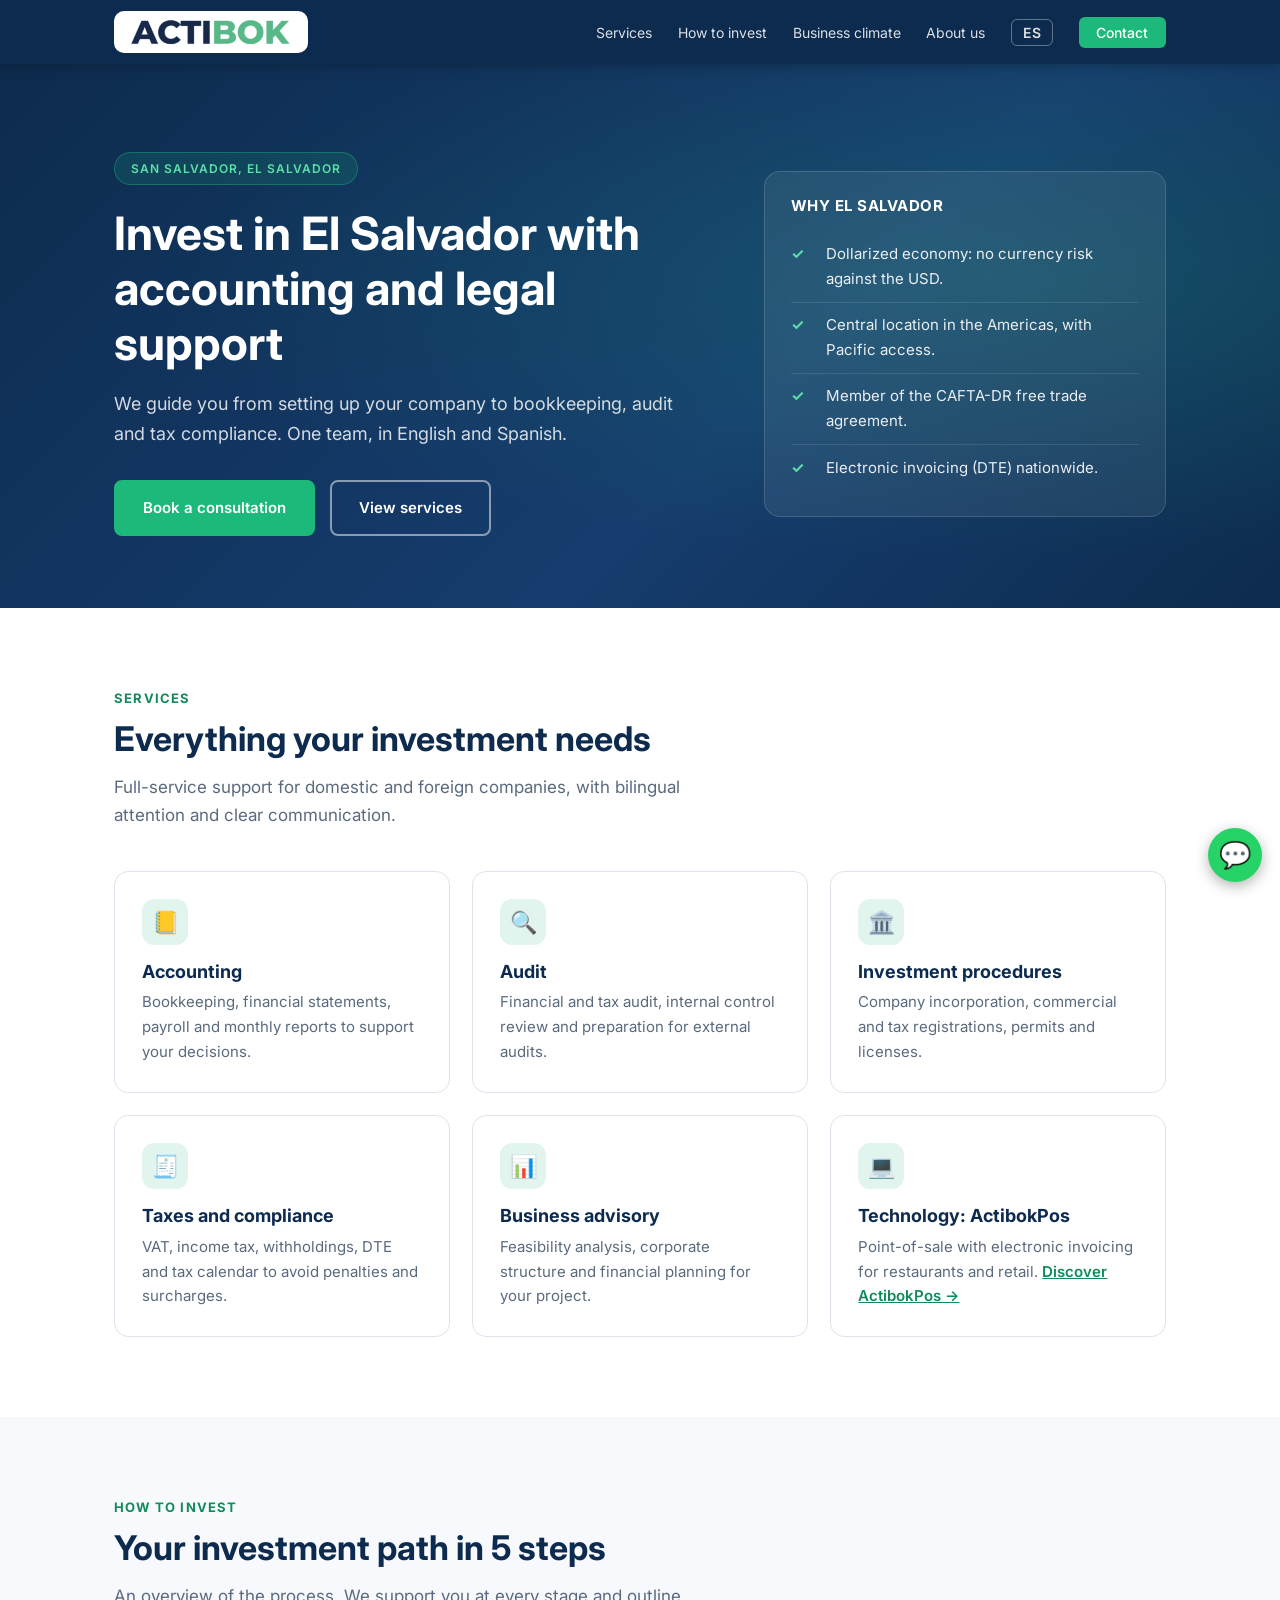
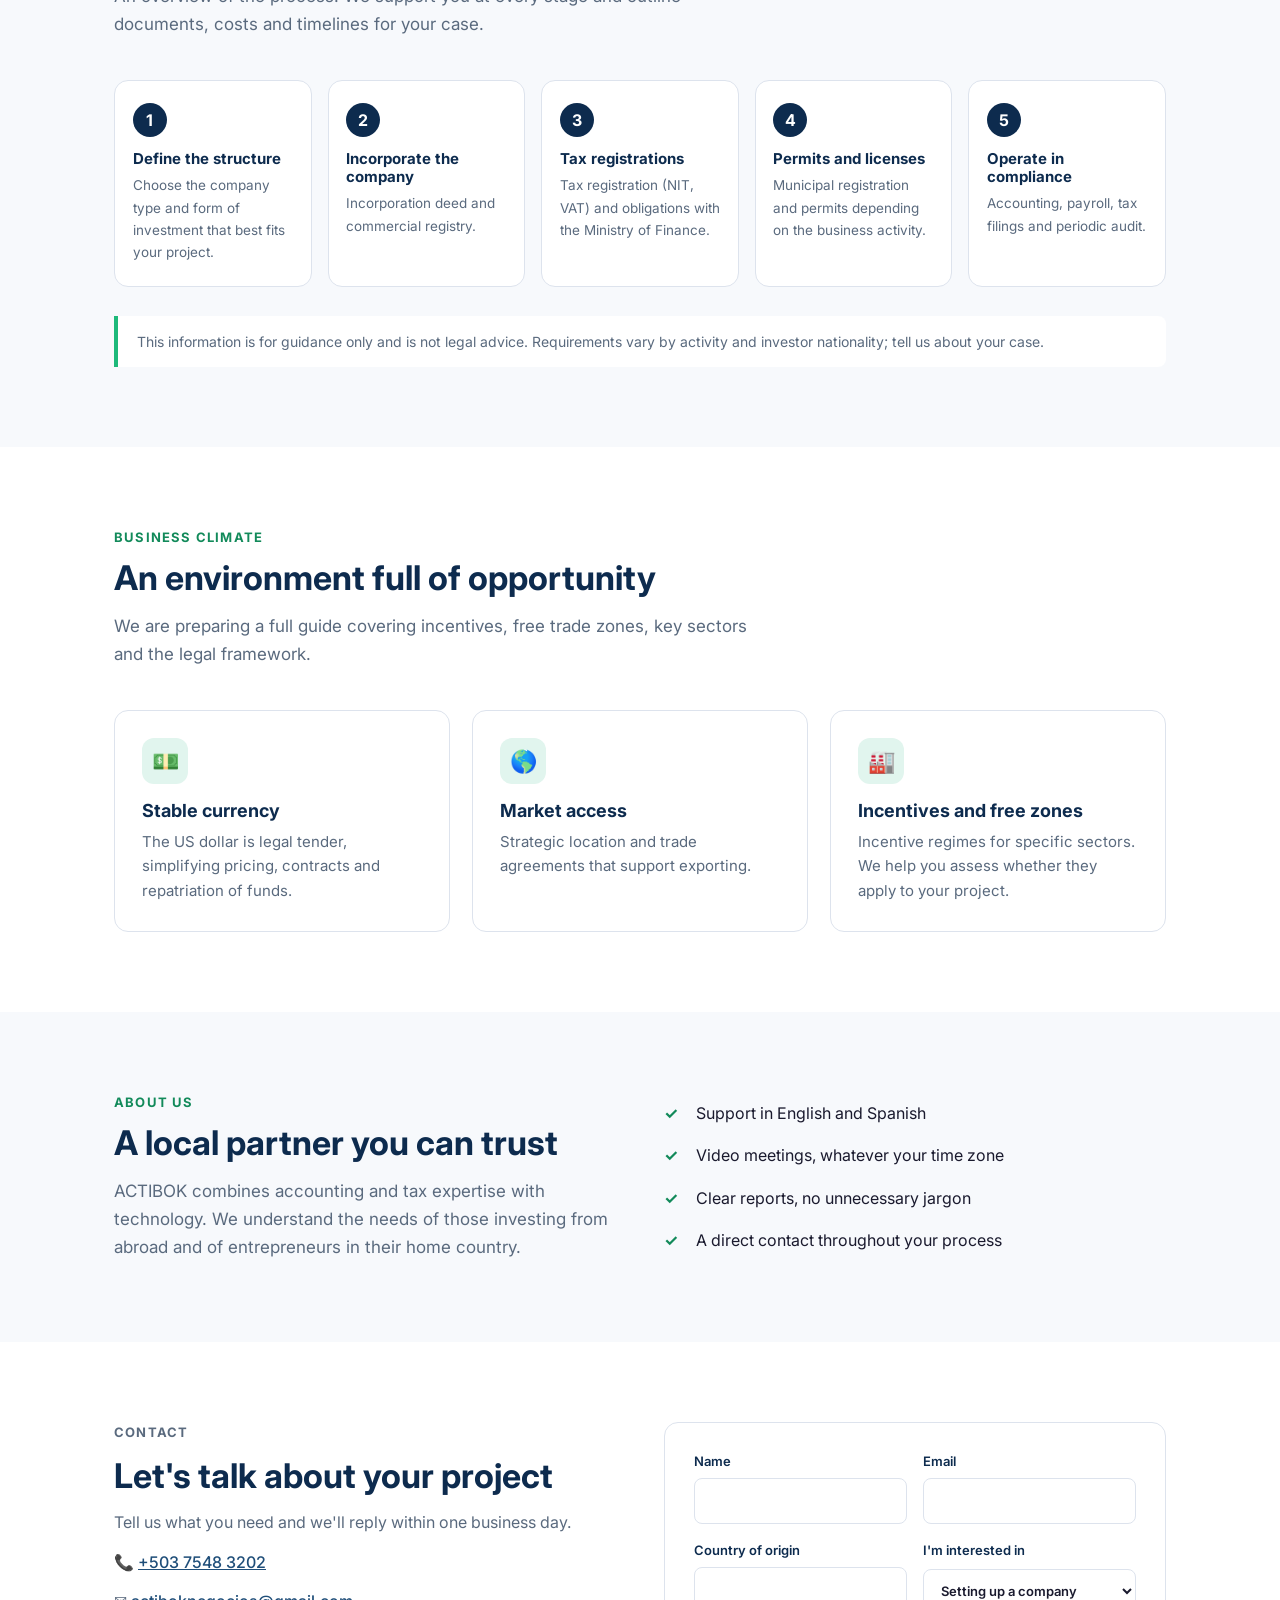
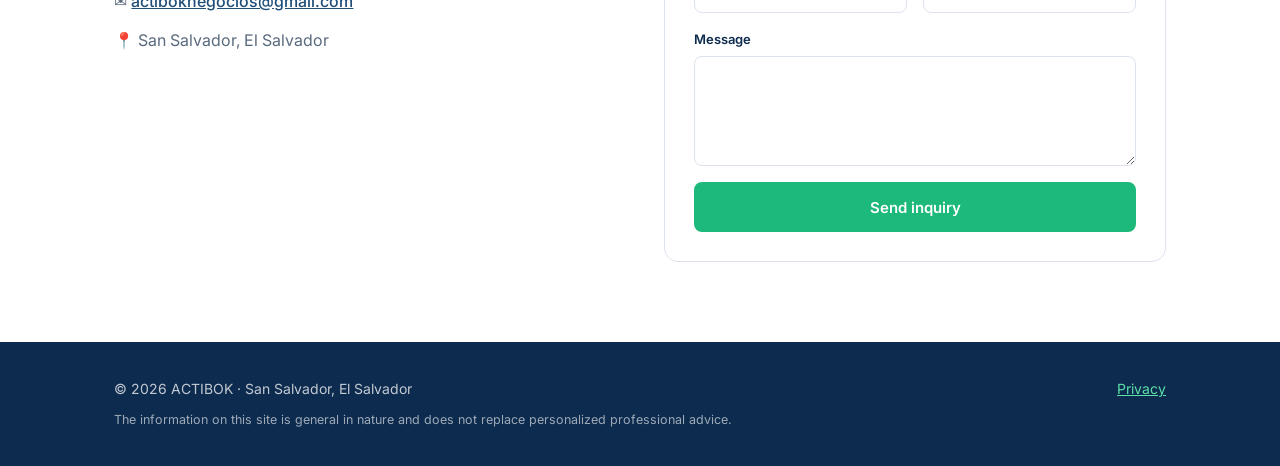
==== inversionistas/index.html @ 01228768 "Fase 1: sitio bilingüe para inversionistas (ES/EN) en /inversionistas Co-Authored-By: Claude Sonnet " ====
<!DOCTYPE html><html><head><meta charset="UTF-8"><title>ACTIBOK</title>
<script>var l=(navigator.language||'es').toLowerCase().indexOf('es')===0?'es':'en';location.replace(l+'/');</script>
<noscript><meta http-equiv="refresh" content="0;url=es/"></noscript></head>
<body><a href="es/">Español</a> · <a href="en/">English</a></body></html>
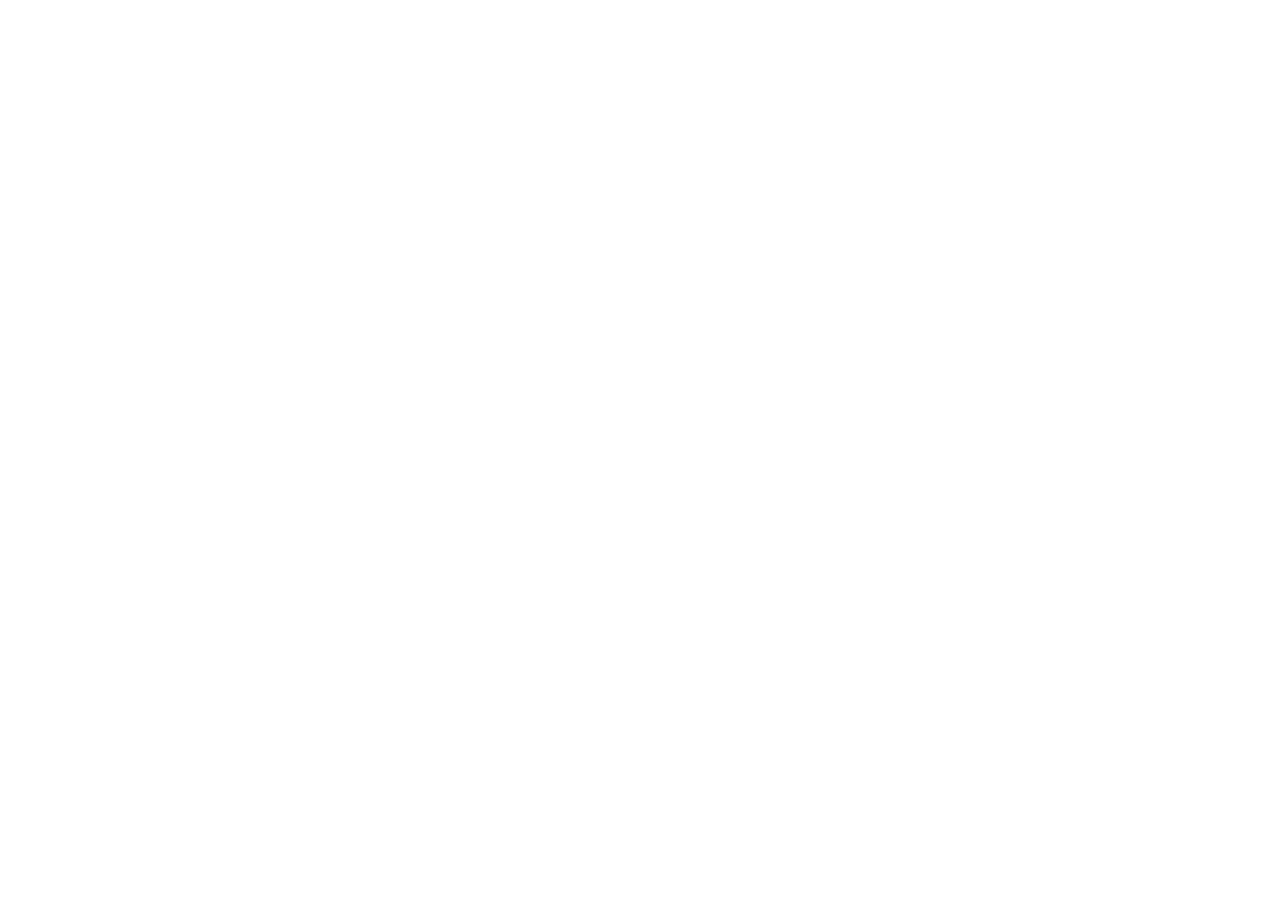
==== commit d7b1d31c: "Quitar copia del sitio de inversionistas; /inversionistas/ redirige a actibokinvest.com Co-Authored-" ====
--- a/inversionistas/index.html
+++ b/inversionistas/index.html
@@ -1,4 +1,5 @@
-<!DOCTYPE html><html><head><meta charset="UTF-8"><title>ACTIBOK</title>
-<script>var l=(navigator.language||'es').toLowerCase().indexOf('es')===0?'es':'en';location.replace(l+'/');</script>
-<noscript><meta http-equiv="refresh" content="0;url=es/"></noscript></head>
-<body><a href="es/">Español</a> · <a href="en/">English</a></body></html>
+<!DOCTYPE html><html lang="es"><head><meta charset="UTF-8"><title>ACTIBOK Invest</title>
+<meta http-equiv="refresh" content="0;url=https://actibokinvest.com/">
+<link rel="canonical" href="https://actibokinvest.com/"><meta name="robots" content="noindex">
+<script>location.replace('https://actibokinvest.com/');</script></head>
+<body><a href="https://actibokinvest.com/">actibokinvest.com</a></body></html>
